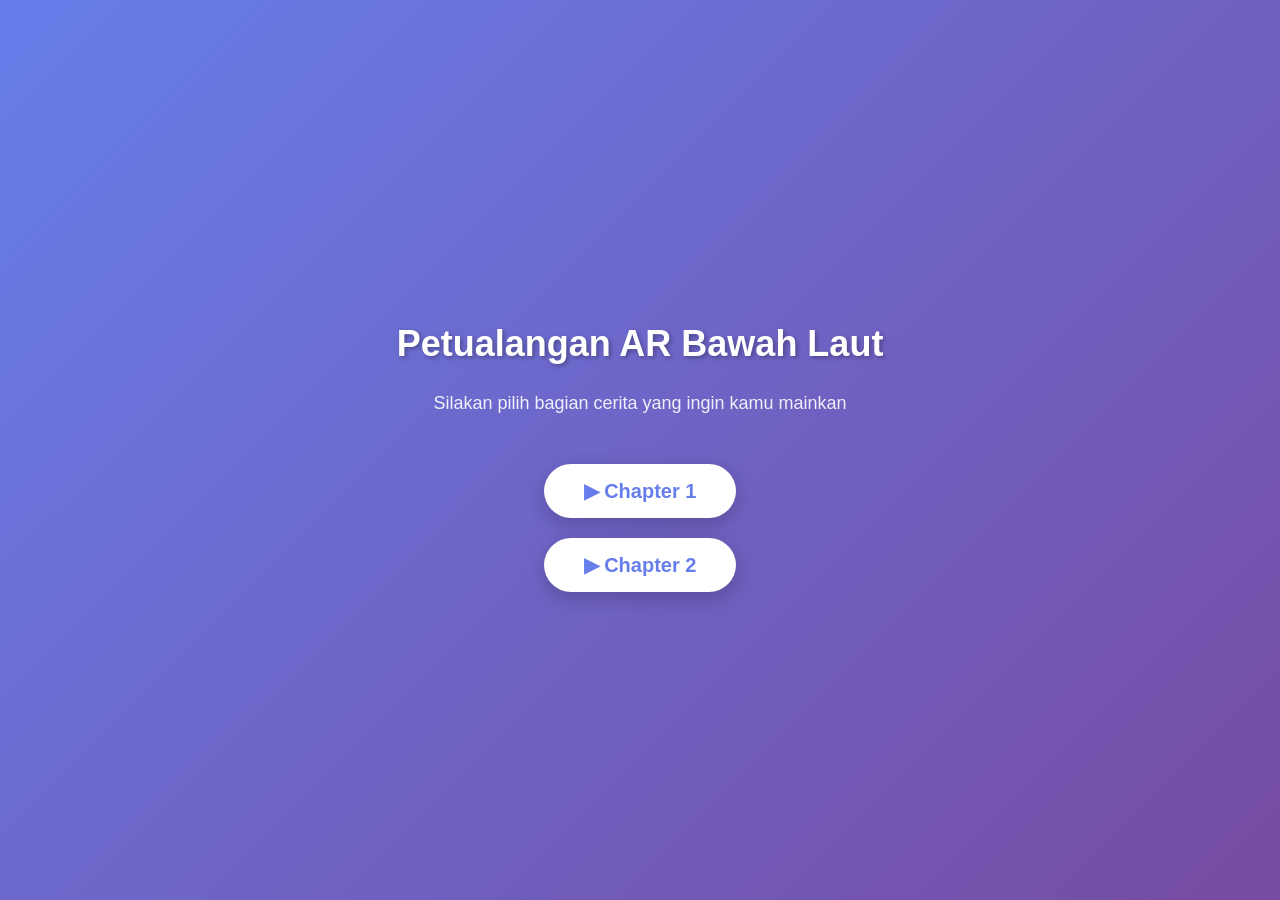
==== index.html @ 4c607cc7 "first commit" ====
﻿<!DOCTYPE html>
<html lang="id">

<head>
    <meta charset="UTF-8">
    <meta name="viewport" content="width=device-width, initial-scale=1.0">
    <meta http-equiv="Cache-Control" content="no-cache, no-store, must-revalidate">
    <meta http-equiv="Pragma" content="no-cache">
    <meta http-equiv="Expires" content="0">
    <title>Halaman Utama - Augmented Reality</title>

    <style>
        body {
            font-family: Arial, sans-serif;
            margin: 0;
            padding: 0;
            display: flex;
            flex-direction: column;
            justify-content: center;
            align-items: center;
            height: 100vh;
            background: linear-gradient(135deg, #667eea 0%, #764ba2 100%);
            color: white;
            text-align: center;
        }

        h1 {
            font-size: 36px;
            margin-bottom: 10px;
            text-shadow: 2px 2px 4px rgba(0, 0, 0, 0.3);
        }

        p {
            font-size: 18px;
            margin-bottom: 40px;
            opacity: 0.9;
        }

        .btn-chapter {
            display: inline-block;
            padding: 15px 40px;
            margin: 10px;
            font-size: 20px;
            font-weight: bold;
            background-color: white;
            color: #667eea;
            text-decoration: none;
            border-radius: 50px;
            box-shadow: 0 6px 20px rgba(0, 0, 0, 0.2);
            transition: all 0.3s ease;
        }

        .btn-chapter:hover {
            transform: scale(1.05);
            box-shadow: 0 8px 25px rgba(0, 0, 0, 0.3);
        }

        .btn-disabled {
            background-color: rgba(255, 255, 255, 0.3);
            color: rgba(255, 255, 255, 0.7);
            cursor: not-allowed;
            box-shadow: none;
        }

        .btn-disabled:hover {
            transform: none;
        }
    </style>
</head>

<body>
    <h1>Petualangan AR Bawah Laut</h1>
    <p>Silakan pilih bagian cerita yang ingin kamu mainkan</p>

    <a href="chapter1.html" class="btn-chapter">▶ Chapter 1</a>

    <a href="chapter2.html" class="btn-chapter">▶ Chapter 2 </a>
</body>

</html>
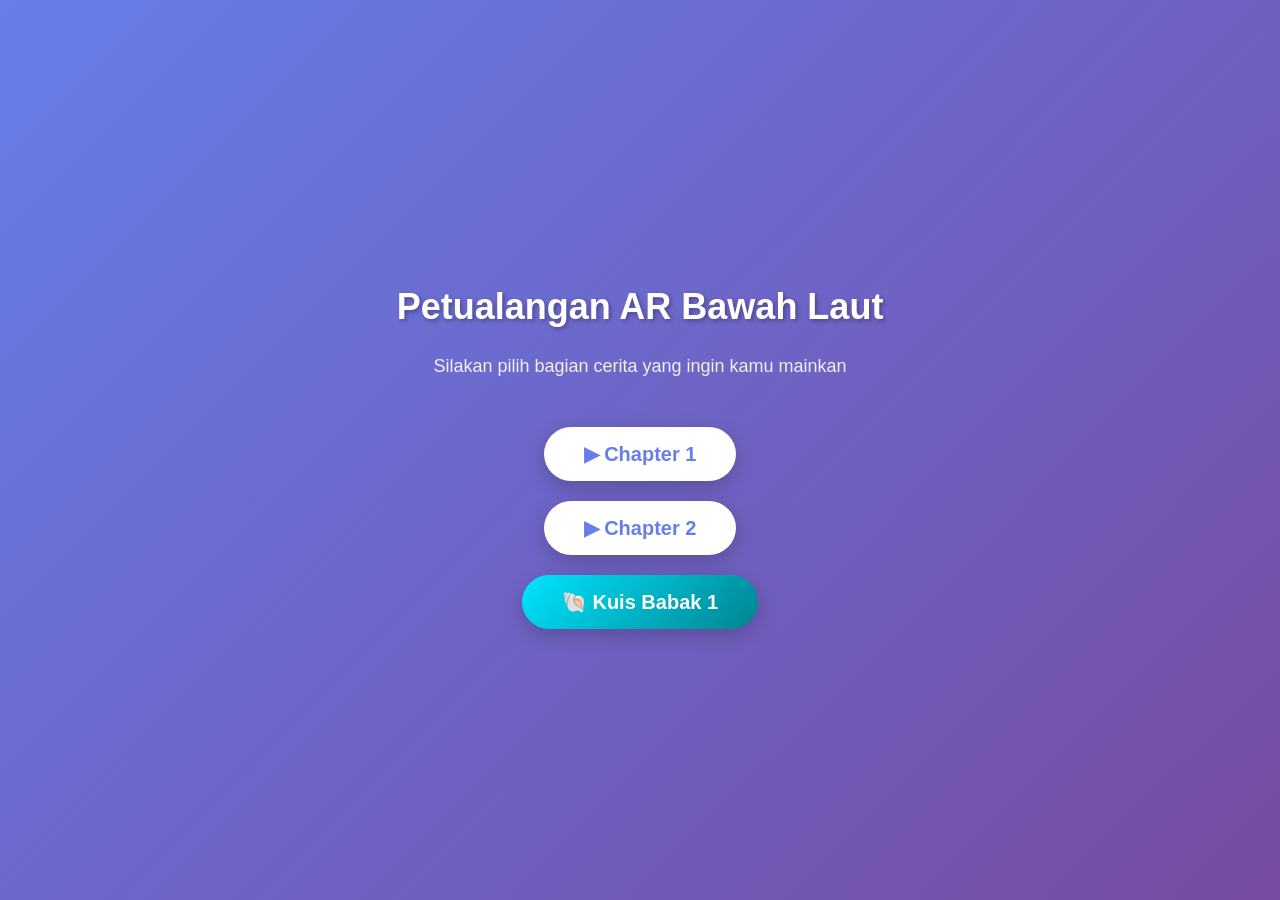
==== commit 5c7ba3f7: "feat: tambahkan fitur kuis interaktif dengan sinkronisasi video ganda, chromakey magenta, dan naviga" ====
--- a/index.html
+++ b/index.html
@@ -1,4 +1,4 @@
-﻿<!DOCTYPE html>
+<!DOCTYPE html>
 <html lang="id">
 
 <head>
@@ -74,7 +74,9 @@
 
     <a href="chapter1.html" class="btn-chapter">▶ Chapter 1</a>
 
-    <a href="chapter2.html" class="btn-chapter">▶ Chapter 2 </a>
+    <a href="chapter2.html" class="btn-chapter">▶ Chapter 2</a>
+
+    <a href="quiz.html" class="btn-chapter" style="background: linear-gradient(135deg, #00e5ff 0%, #00838f 100%); color: white;">🐚 Kuis Babak 1</a>
 </body>
 
 </html>
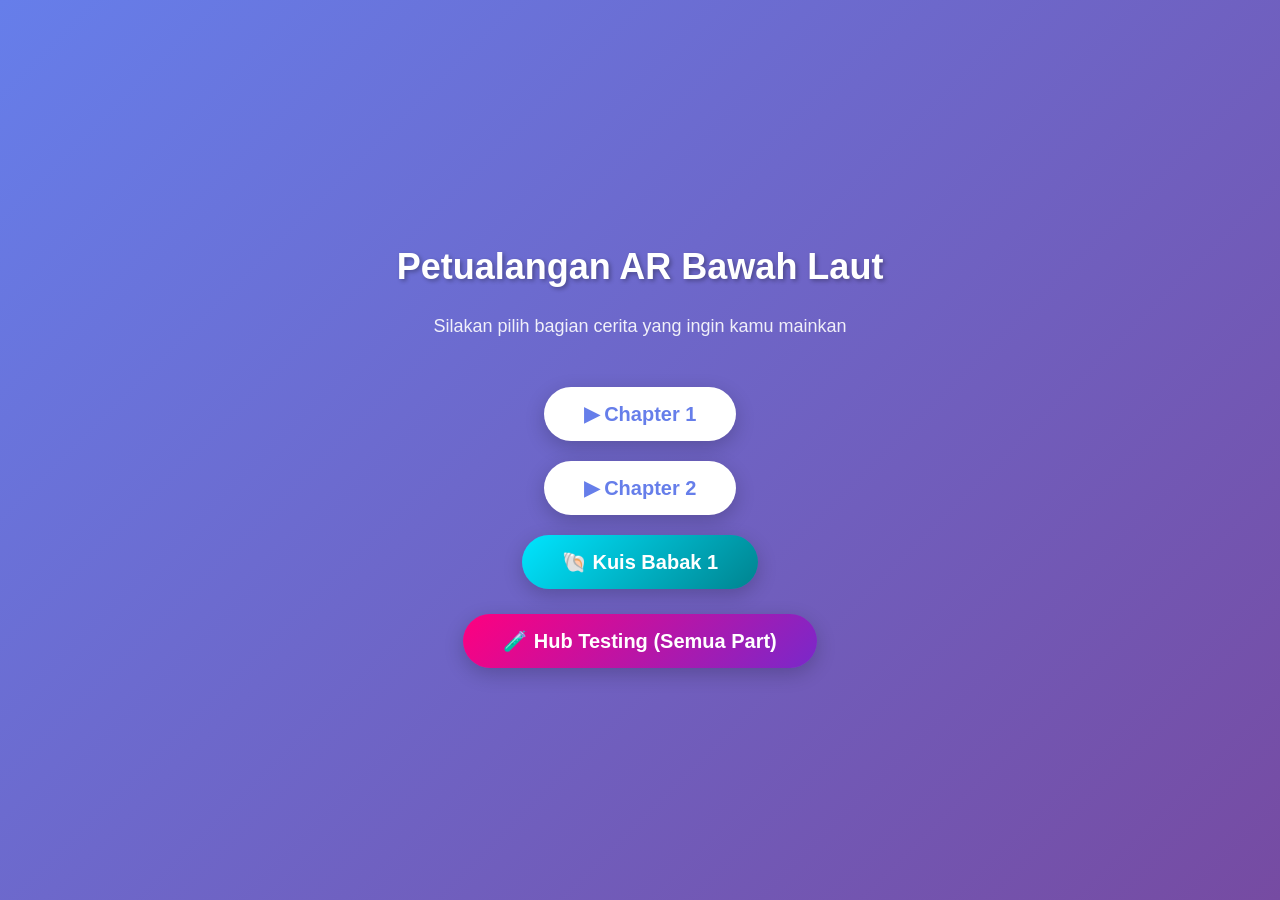
==== commit 2347ad0d: "feat: buat halaman testing dan floating dev toolbar untuk langsung lompat ke part manapun" ====
--- a/index.html
+++ b/index.html
@@ -77,6 +77,8 @@
     <a href="chapter2.html" class="btn-chapter">▶ Chapter 2</a>
 
     <a href="quiz.html" class="btn-chapter" style="background: linear-gradient(135deg, #00e5ff 0%, #00838f 100%); color: white;">🐚 Kuis Babak 1</a>
+
+    <a href="test.html" class="btn-chapter" style="background: linear-gradient(135deg, #ff007f 0%, #7928ca 100%); color: white; margin-top: 15px;">🧪 Hub Testing (Semua Part)</a>
 </body>
 
 </html>
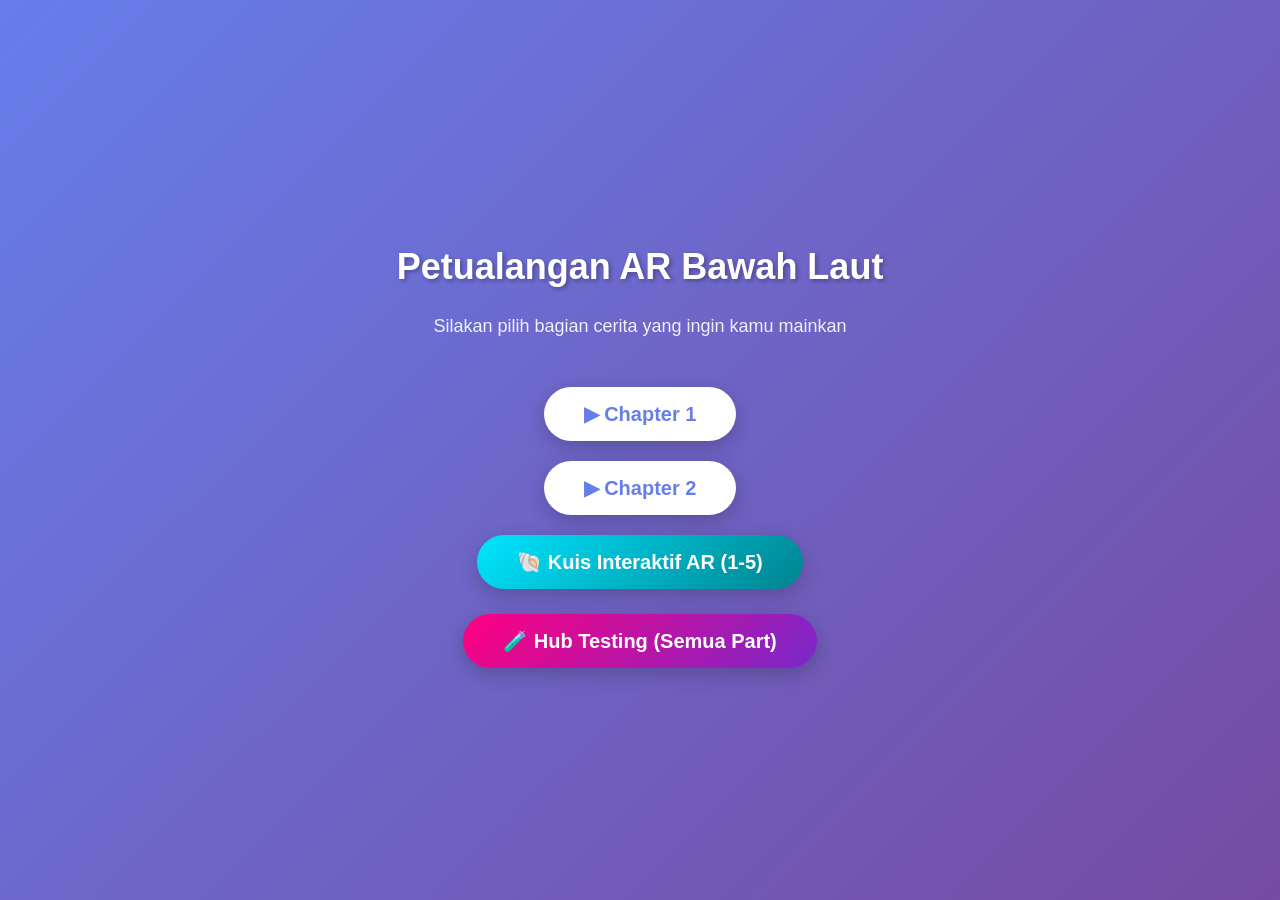
==== commit 48b1b210: "feat(quiz): sesuaikan alur dan fungsionalitas kuis 2, 3, 4, 5 identik dengan kuis 1" ====
--- a/index.html
+++ b/index.html
@@ -76,7 +76,7 @@
 
     <a href="chapter2.html" class="btn-chapter">▶ Chapter 2</a>
 
-    <a href="quiz.html" class="btn-chapter" style="background: linear-gradient(135deg, #00e5ff 0%, #00838f 100%); color: white;">🐚 Kuis Babak 1</a>
+    <a href="quiz.html" class="btn-chapter" style="background: linear-gradient(135deg, #00e5ff 0%, #00838f 100%); color: white;">🐚 Kuis Interaktif AR (1-5)</a>
 
     <a href="test.html" class="btn-chapter" style="background: linear-gradient(135deg, #ff007f 0%, #7928ca 100%); color: white; margin-top: 15px;">🧪 Hub Testing (Semua Part)</a>
 </body>
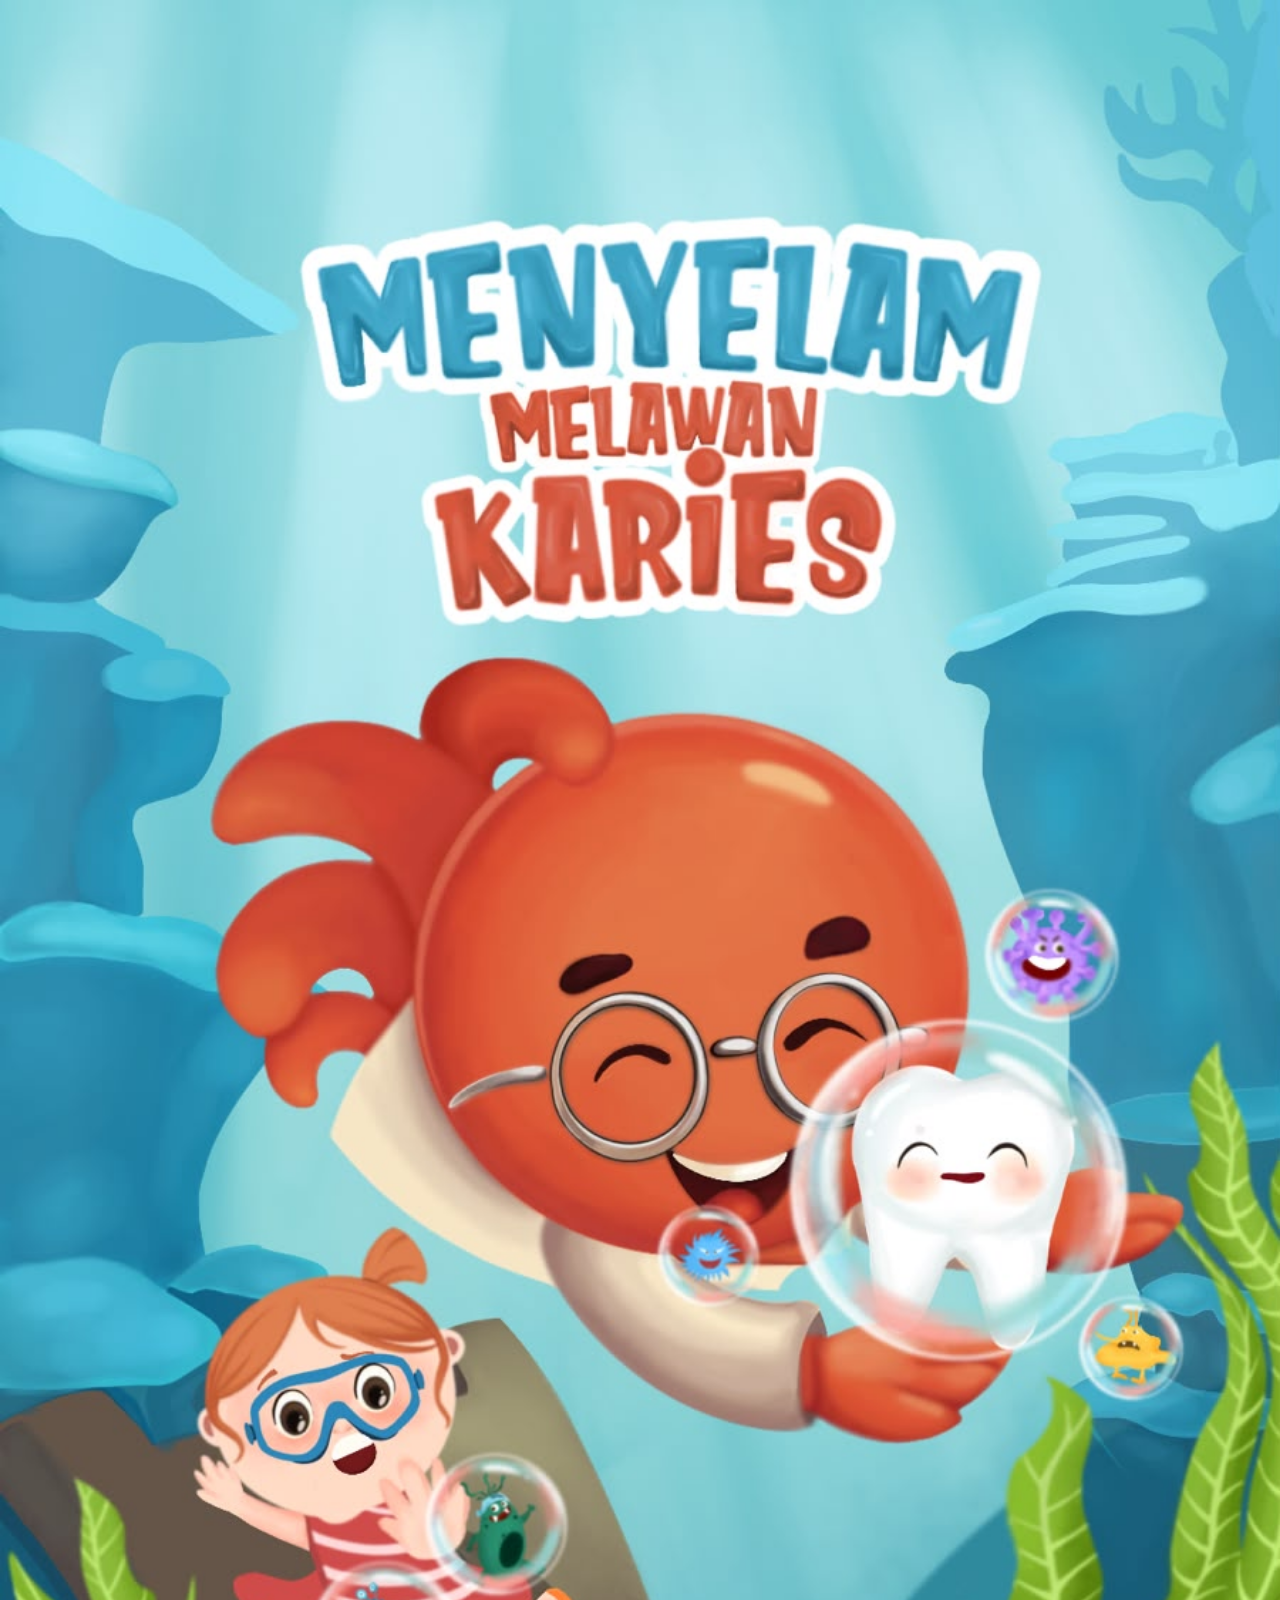
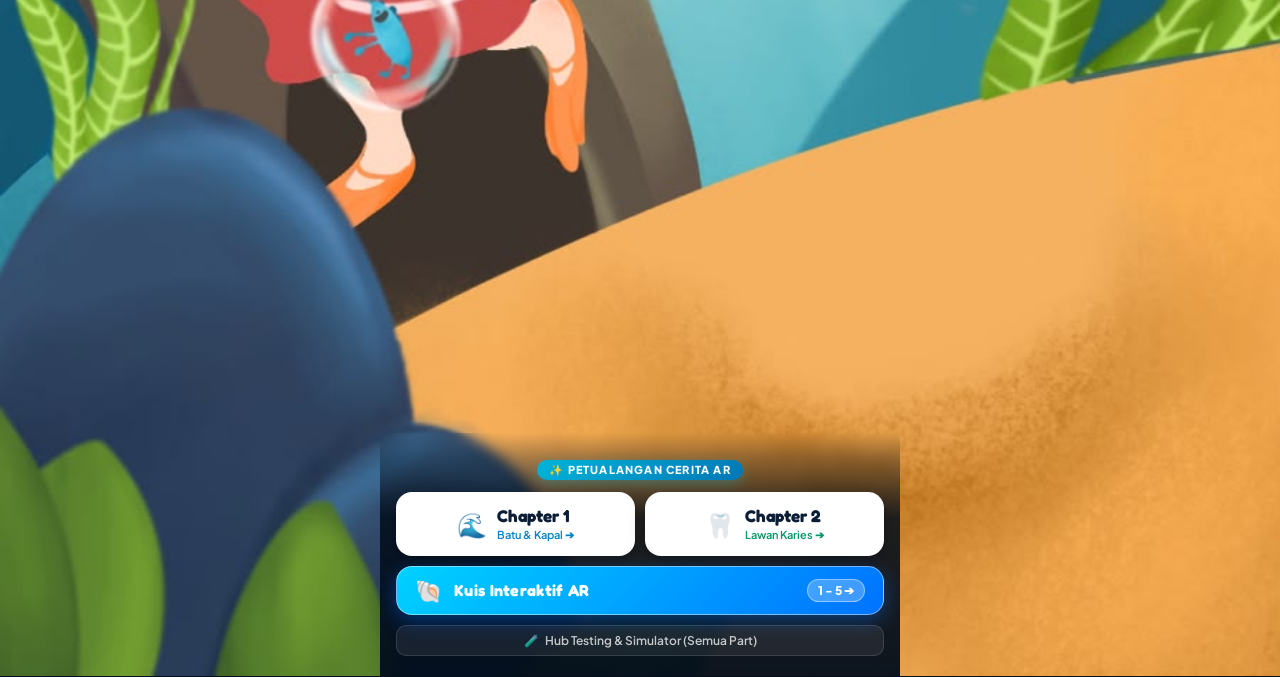
==== commit af7a82df: "Update background menu awal dengan background_early.jpeg" ====
--- a/index.html
+++ b/index.html
@@ -3,82 +3,316 @@
 
 <head>
     <meta charset="UTF-8">
-    <meta name="viewport" content="width=device-width, initial-scale=1.0">
+    <meta name="viewport" content="width=device-width, initial-scale=1.0, maximum-scale=5.0, user-scalable=yes">
     <meta http-equiv="Cache-Control" content="no-cache, no-store, must-revalidate">
     <meta http-equiv="Pragma" content="no-cache">
     <meta http-equiv="Expires" content="0">
-    <title>Halaman Utama - Augmented Reality</title>
+    <title>Menyelam Melawan Karies - Petualangan AR Bawah Laut</title>
+
+    <!-- Google Fonts -->
+    <link rel="preconnect" href="https://fonts.googleapis.com">
+    <link rel="preconnect" href="https://fonts.gstatic.com" crossorigin>
+    <link href="https://fonts.googleapis.com/css2?family=Plus+Jakarta+Sans:wght@600;700;800&family=Fredoka:wght@600;700&display=swap" rel="stylesheet">
 
     <style>
-        body {
-            font-family: Arial, sans-serif;
+        :root {
+            --primary-blue: #0284c7;
+            --primary-cyan: #06b6d4;
+            --accent-glow: rgba(6, 182, 212, 0.5);
+        }
+
+        * {
+            box-sizing: border-box;
             margin: 0;
             padding: 0;
+            -webkit-tap-highlight-color: transparent;
+        }
+
+        /* Allow vertical and horizontal scrolling */
+        html {
+            min-height: 100%;
+            overflow: auto;
+            scroll-behavior: smooth;
+            background-color: #040d1a;
+        }
+
+        body {
+            font-family: 'Plus Jakarta Sans', -apple-system, BlinkMacSystemFont, "Segoe UI", Roboto, sans-serif;
+            margin: 0;
+            padding: 0;
+            min-height: 100%;
+            display: flex;
+            justify-content: center;
+            align-items: flex-start;
+            background: #040d1a;
+            color: #ffffff;
+            overflow: auto;
+        }
+
+        /* Full Background Canvas - Strictly follows 900x1600 image without any crop or white space */
+        .main-container {
+            position: relative;
+            z-index: 1;
+            /* Proportional expansion to guarantee 100% full background and zero cropping */
+            width: max(100vw, calc(100vh * 900 / 1600));
+            height: max(100vh, calc(100vw * 1600 / 900));
+            width: max(100vw, calc(100dvh * 900 / 1600));
+            height: max(100dvh, calc(100vw * 1600 / 900));
+            aspect-ratio: 900 / 1600;
+            background-image: url('./background_early.jpeg');
+            background-size: 100% 100%;
+            background-repeat: no-repeat;
+            background-position: center top;
             display: flex;
             flex-direction: column;
+            justify-content: flex-end;
+            box-sizing: border-box;
+            margin: 0 auto;
+        }
+
+        /* Screen reader only */
+        .sr-only {
+            position: absolute;
+            width: 1px;
+            height: 1px;
+            padding: 0;
+            margin: -1px;
+            overflow: hidden;
+            clip: rect(0, 0, 0, 0);
+            white-space: nowrap;
+            border-width: 0;
+        }
+
+        /* Bottom menu section covering ONLY the sandy seabed area */
+        .menu-section {
+            width: 100%;
+            max-width: 520px;
+            margin: 0 auto;
+            background: linear-gradient(to top, 
+                rgba(3, 14, 28, 0.96) 0%, 
+                rgba(3, 14, 28, 0.86) 65%, 
+                rgba(3, 14, 28, 0.3) 90%, 
+                transparent 100%);
+            padding: 24px 16px max(20px, env(safe-area-inset-bottom, 20px));
+            display: flex;
+            flex-direction: column;
+            gap: 10px;
+            box-sizing: border-box;
+            backdrop-filter: blur(6px);
+            -webkit-backdrop-filter: blur(6px);
+        }
+
+        .menu-header {
+            text-align: center;
+            margin-bottom: 2px;
+        }
+
+        .menu-badge {
+            display: inline-flex;
+            align-items: center;
+            gap: 5px;
+            background: linear-gradient(135deg, #00b4d8 0%, #0077b6 100%);
+            color: #ffffff;
+            font-size: 11px;
+            font-weight: 800;
+            letter-spacing: 1.2px;
+            padding: 3px 12px;
+            border-radius: 20px;
+            text-transform: uppercase;
+            box-shadow: 0 4px 12px rgba(0, 180, 216, 0.3);
+        }
+
+        /* 2-Column Grid for Chapters 1 & 2 */
+        .chapters-row {
+            display: grid;
+            grid-template-columns: 1fr 1fr;
+            gap: 10px;
+        }
+
+        /* Base button styling */
+        .btn-chapter {
+            display: flex;
+            align-items: center;
             justify-content: center;
+            text-decoration: none;
+            padding: 12px 14px;
+            border-radius: 16px;
+            transition: all 0.22s cubic-bezier(0.2, 0.8, 0.2, 1);
+            position: relative;
+            overflow: hidden;
+            box-shadow: 0 6px 16px rgba(0, 0, 0, 0.3);
+            user-select: none;
+            cursor: pointer;
+        }
+
+        .btn-chapter:hover {
+            transform: translateY(-2px);
+            box-shadow: 0 8px 22px rgba(0, 0, 0, 0.4);
+        }
+
+        .btn-chapter:active {
+            transform: scale(0.97);
+        }
+
+        /* Chapter Buttons - Clean, high contrast */
+        .btn-ch {
+            background: #ffffff;
+            color: #0b1e36;
+            border: 2px solid rgba(255, 255, 255, 0.95);
+            gap: 10px;
+        }
+
+        .btn-ch1:hover {
+            border-color: #00b4d8;
+            box-shadow: 0 8px 24px rgba(0, 180, 216, 0.4);
+        }
+
+        .btn-ch2:hover {
+            border-color: #10b981;
+            box-shadow: 0 8px 24px rgba(16, 185, 129, 0.4);
+        }
+
+        .btn-ch .btn-icon {
+            font-size: 24px;
+            line-height: 1;
+        }
+
+        .btn-ch .btn-text-wrap {
+            display: flex;
+            flex-direction: column;
+            text-align: left;
+        }
+
+        .btn-ch .btn-main-title {
+            font-family: 'Fredoka', 'Plus Jakarta Sans', sans-serif;
+            font-size: 17px;
+            font-weight: 700;
+            line-height: 1.15;
+            color: #0b1e36;
+        }
+
+        .btn-ch .btn-sub-label {
+            font-size: 11px;
+            font-weight: 600;
+            color: #0284c7;
+            margin-top: 2px;
+        }
+
+        .btn-ch2 .btn-sub-label {
+            color: #059669;
+        }
+
+        /* Quiz Button - Vibrant Aqua Ribbon */
+        .btn-quiz {
+            background: linear-gradient(135deg, #00d2ff 0%, #0072ff 100%);
+            color: #ffffff;
+            border: 1.5px solid rgba(255, 255, 255, 0.45);
+            box-shadow: 0 6px 20px rgba(0, 114, 255, 0.4);
+            justify-content: space-between;
+            padding: 12px 18px;
+        }
+
+        .btn-quiz:hover {
+            box-shadow: 0 8px 26px rgba(0, 210, 255, 0.6);
+        }
+
+        .btn-quiz-left {
+            display: flex;
             align-items: center;
-            height: 100vh;
-            background: linear-gradient(135deg, #667eea 0%, #764ba2 100%);
-            color: white;
-            text-align: center;
-        }
-
-        h1 {
-            font-size: 36px;
-            margin-bottom: 10px;
-            text-shadow: 2px 2px 4px rgba(0, 0, 0, 0.3);
-        }
-
-        p {
-            font-size: 18px;
-            margin-bottom: 40px;
-            opacity: 0.9;
-        }
-
-        .btn-chapter {
-            display: inline-block;
-            padding: 15px 40px;
-            margin: 10px;
-            font-size: 20px;
-            font-weight: bold;
-            background-color: white;
-            color: #667eea;
+            gap: 12px;
+        }
+
+        .btn-quiz-icon {
+            font-size: 22px;
+            line-height: 1;
+        }
+
+        .btn-quiz-title {
+            font-family: 'Fredoka', 'Plus Jakarta Sans', sans-serif;
+            font-size: 16px;
+            font-weight: 700;
+            letter-spacing: 0.3px;
+        }
+
+        .btn-quiz-badge {
+            background: rgba(255, 255, 255, 0.25);
+            padding: 3px 10px;
+            border-radius: 20px;
+            font-size: 12px;
+            font-weight: 800;
+            border: 1px solid rgba(255, 255, 255, 0.4);
+        }
+
+        /* Testing Hub Link - Low profile dev utility */
+        .btn-test {
+            display: flex;
+            align-items: center;
+            justify-content: center;
+            gap: 6px;
             text-decoration: none;
-            border-radius: 50px;
-            box-shadow: 0 6px 20px rgba(0, 0, 0, 0.2);
-            transition: all 0.3s ease;
-        }
-
-        .btn-chapter:hover {
-            transform: scale(1.05);
-            box-shadow: 0 8px 25px rgba(0, 0, 0, 0.3);
-        }
-
-        .btn-disabled {
-            background-color: rgba(255, 255, 255, 0.3);
-            color: rgba(255, 255, 255, 0.7);
-            cursor: not-allowed;
-            box-shadow: none;
-        }
-
-        .btn-disabled:hover {
-            transform: none;
+            color: rgba(255, 255, 255, 0.75);
+            font-size: 12px;
+            font-weight: 600;
+            padding: 7px 12px;
+            border-radius: 10px;
+            background: rgba(255, 255, 255, 0.08);
+            border: 1px solid rgba(255, 255, 255, 0.12);
+            transition: all 0.2s ease;
+        }
+
+        .btn-test:hover {
+            color: #ffffff;
+            background: rgba(255, 255, 255, 0.16);
+            border-color: rgba(255, 255, 255, 0.25);
         }
     </style>
 </head>
 
 <body>
-    <h1>Petualangan AR Bawah Laut</h1>
-    <p>Silakan pilih bagian cerita yang ingin kamu mainkan</p>
-
-    <a href="chapter1.html" class="btn-chapter">▶ Chapter 1</a>
-
-    <a href="chapter2.html" class="btn-chapter">▶ Chapter 2</a>
-
-    <a href="quiz.html" class="btn-chapter" style="background: linear-gradient(135deg, #00e5ff 0%, #00838f 100%); color: white;">🐚 Kuis Interaktif AR (1-5)</a>
-
-    <a href="test.html" class="btn-chapter" style="background: linear-gradient(135deg, #ff007f 0%, #7928ca 100%); color: white; margin-top: 15px;">🧪 Hub Testing (Semua Part)</a>
+    <!-- Main Portrait Canvas -->
+    <main class="main-container">
+        <h1 class="sr-only">Menyelam Melawan Karies - Petualangan AR Bawah Laut</h1>
+
+        <!-- Bottom Action Menu -->
+        <section class="menu-section">
+            <div class="menu-header">
+                <span class="menu-badge">✨ Petualangan Cerita AR</span>
+            </div>
+
+            <!-- Chapter 1 & Chapter 2 side-by-side -->
+            <div class="chapters-row">
+                <a href="chapter1.html" class="btn-chapter btn-ch btn-ch1" id="btnChapter1">
+                    <span class="btn-icon">🌊</span>
+                    <div class="btn-text-wrap">
+                        <span class="btn-main-title">Chapter 1</span>
+                        <span class="btn-sub-label">Batu & Kapal ➔</span>
+                    </div>
+                </a>
+
+                <a href="chapter2.html" class="btn-chapter btn-ch btn-ch2" id="btnChapter2">
+                    <span class="btn-icon">🦷</span>
+                    <div class="btn-text-wrap">
+                        <span class="btn-main-title">Chapter 2</span>
+                        <span class="btn-sub-label">Lawan Karies ➔</span>
+                    </div>
+                </a>
+            </div>
+
+            <!-- Kuis Interaktif Button -->
+            <a href="quiz.html" class="btn-chapter btn-quiz" id="btnQuiz">
+                <div class="btn-quiz-left">
+                    <span class="btn-quiz-icon">🐚</span>
+                    <span class="btn-quiz-title">Kuis Interaktif AR</span>
+                </div>
+                <span class="btn-quiz-badge">1 - 5 ➔</span>
+            </a>
+
+            <!-- Developer Testing Hub Button -->
+            <a href="test.html" class="btn-test" id="btnTestHub">
+                <span>🧪</span> Hub Testing & Simulator (Semua Part)
+            </a>
+        </section>
+    </main>
 </body>
 
 </html>
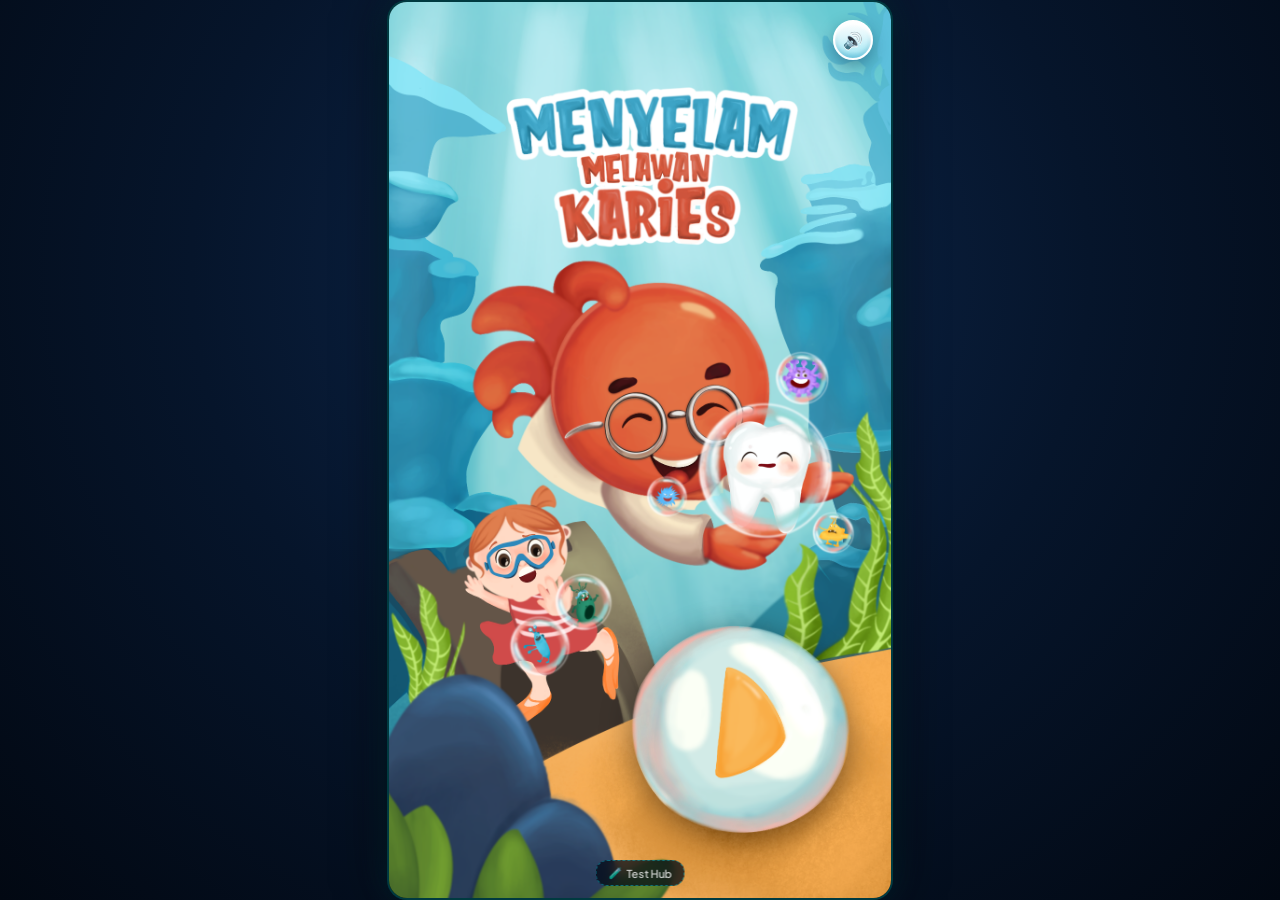
==== commit fcd86b55: "selesai mengganti tampilan title screen dan main menu" ====
--- a/index.html
+++ b/index.html
@@ -12,13 +12,16 @@
     <!-- Google Fonts -->
     <link rel="preconnect" href="https://fonts.googleapis.com">
     <link rel="preconnect" href="https://fonts.gstatic.com" crossorigin>
-    <link href="https://fonts.googleapis.com/css2?family=Plus+Jakarta+Sans:wght@600;700;800&family=Fredoka:wght@600;700&display=swap" rel="stylesheet">
+    <link
+        href="https://fonts.googleapis.com/css2?family=Plus+Jakarta+Sans:wght@600;700;800&family=Fredoka:wght@600;700&display=swap"
+        rel="stylesheet">
 
     <style>
         :root {
-            --primary-blue: #0284c7;
-            --primary-cyan: #06b6d4;
-            --accent-glow: rgba(6, 182, 212, 0.5);
+            --bg-deep: #040d1a;
+            --accent-cyan: #00e5ff;
+            --accent-glow: rgba(0, 229, 255, 0.4);
+            --primary-orange: #ff9800;
         }
 
         * {
@@ -28,291 +31,612 @@
             -webkit-tap-highlight-color: transparent;
         }
 
-        /* Allow vertical and horizontal scrolling */
-        html {
-            min-height: 100%;
-            overflow: auto;
-            scroll-behavior: smooth;
-            background-color: #040d1a;
-        }
-
+        html,
         body {
+            width: 100%;
+            height: 100%;
+            overflow: hidden;
+            background-color: var(--bg-deep);
             font-family: 'Plus Jakarta Sans', -apple-system, BlinkMacSystemFont, "Segoe UI", Roboto, sans-serif;
-            margin: 0;
-            padding: 0;
-            min-height: 100%;
+            color: #ffffff;
             display: flex;
             justify-content: center;
-            align-items: flex-start;
-            background: #040d1a;
-            color: #ffffff;
-            overflow: auto;
-        }
-
-        /* Full Background Canvas - Strictly follows 900x1600 image without any crop or white space */
-        .main-container {
+            align-items: center;
+            user-select: none;
+        }
+
+        /* Ambient Underwater Background Particle Effect */
+        .ambient-bg {
+            position: fixed;
+            inset: 0;
+            z-index: 0;
+            background: radial-gradient(circle at 50% 30%, #0d274d 0%, #06152b 50%, #020812 100%);
+            overflow: hidden;
+            pointer-events: none;
+        }
+
+        /* 9:16 Aspect Ratio Main Stage */
+        .game-stage {
             position: relative;
-            z-index: 1;
-            /* Proportional expansion to guarantee 100% full background and zero cropping */
-            width: max(100vw, calc(100vh * 900 / 1600));
-            height: max(100vh, calc(100vw * 1600 / 900));
-            width: max(100vw, calc(100dvh * 900 / 1600));
-            height: max(100dvh, calc(100vw * 1600 / 900));
-            aspect-ratio: 900 / 1600;
-            background-image: url('./background_early.jpeg');
-            background-size: 100% 100%;
+            z-index: 10;
+            width: min(100vw, calc(100dvh * 9 / 16));
+            height: min(100dvh, calc(100vw * 16 / 9));
+            aspect-ratio: 9 / 16;
+            max-height: 100dvh;
+            max-width: 100vw;
+            box-shadow: 0 0 50px rgba(0, 0, 0, 0.8), 0 0 30px rgba(0, 180, 216, 0.2);
+            overflow: hidden;
+            background: #000;
+            border-radius: 0;
+        }
+
+        @media (min-width: 600px) and (min-height: 700px) {
+            .game-stage {
+                border-radius: 20px;
+                border: 2px solid rgba(0, 229, 255, 0.25);
+            }
+        }
+
+        /* Common Screen Overlay Base */
+        .screen-view {
+            position: absolute;
+            inset: 0;
+            width: 100%;
+            height: 100%;
+            background-size: cover;
+            background-position: center;
             background-repeat: no-repeat;
-            background-position: center top;
-            display: flex;
-            flex-direction: column;
-            justify-content: flex-end;
-            box-sizing: border-box;
-            margin: 0 auto;
-        }
-
-        /* Screen reader only */
-        .sr-only {
+            transition: opacity 0.5s cubic-bezier(0.4, 0, 0.2, 1), transform 0.5s cubic-bezier(0.4, 0, 0.2, 1);
+        }
+
+        /* ==========================================================================
+           1. TITLE SCREEN
+           ========================================================================== */
+        #titleScreen {
+            background-image: url('./addon-image/main-menu/title-screen.PNG');
+            z-index: 20;
+            opacity: 1;
+            transform: scale(1);
+            pointer-events: auto;
+        }
+
+        #titleScreen.hidden {
+            opacity: 0;
+            transform: scale(1.05);
+            pointer-events: none;
+        }
+
+        /* Pulsing Heartbeat Play Button */
+        .play-button-wrap {
             position: absolute;
-            width: 1px;
-            height: 1px;
-            padding: 0;
-            margin: -1px;
-            overflow: hidden;
-            clip: rect(0, 0, 0, 0);
-            white-space: nowrap;
-            border-width: 0;
-        }
-
-        /* Bottom menu section covering ONLY the sandy seabed area */
-        .menu-section {
-            width: 100%;
-            max-width: 520px;
-            margin: 0 auto;
-            background: linear-gradient(to top, 
-                rgba(3, 14, 28, 0.96) 0%, 
-                rgba(3, 14, 28, 0.86) 65%, 
-                rgba(3, 14, 28, 0.3) 90%, 
-                transparent 100%);
-            padding: 24px 16px max(20px, env(safe-area-inset-bottom, 20px));
-            display: flex;
-            flex-direction: column;
-            gap: 10px;
-            box-sizing: border-box;
-            backdrop-filter: blur(6px);
-            -webkit-backdrop-filter: blur(6px);
-        }
-
-        .menu-header {
-            text-align: center;
-            margin-bottom: 2px;
-        }
-
-        .menu-badge {
-            display: inline-flex;
-            align-items: center;
-            gap: 5px;
-            background: linear-gradient(135deg, #00b4d8 0%, #0077b6 100%);
-            color: #ffffff;
-            font-size: 11px;
-            font-weight: 800;
-            letter-spacing: 1.2px;
-            padding: 3px 12px;
-            border-radius: 20px;
-            text-transform: uppercase;
-            box-shadow: 0 4px 12px rgba(0, 180, 216, 0.3);
-        }
-
-        /* 2-Column Grid for Chapters 1 & 2 */
-        .chapters-row {
-            display: grid;
-            grid-template-columns: 1fr 1fr;
-            gap: 10px;
-        }
-
-        /* Base button styling */
-        .btn-chapter {
+            left: 47.59%;
+            top: 69.48%;
+            width: 50.28%;
             display: flex;
             align-items: center;
             justify-content: center;
+            cursor: pointer;
+            z-index: 30;
+            touch-action: manipulation;
+        }
+
+        .play-button-img {
+            width: 100%;
+            height: auto;
+            display: block;
+            transform-origin: center center;
+            animation: heartbeatPulse 1.8s infinite ease-in-out;
+            filter: drop-shadow(0 6px 16px rgba(0, 0, 0, 0.45));
+            transition: filter 0.25s ease;
+        }
+
+        /* Motion Frame / Heartbeat Keyframe Animation */
+        @keyframes heartbeatPulse {
+            0% {
+                transform: scale(1);
+            }
+
+            14% {
+                transform: scale(1.10);
+                filter: drop-shadow(0 0 22px rgba(255, 255, 255, 0.85)) drop-shadow(0 10px 28px rgba(0, 0, 0, 0.5));
+            }
+
+            28% {
+                transform: scale(0.97);
+            }
+
+            42% {
+                transform: scale(1.08);
+                filter: drop-shadow(0 0 16px rgba(255, 255, 255, 0.65)) drop-shadow(0 8px 22px rgba(0, 0, 0, 0.4));
+            }
+
+            70% {
+                transform: scale(1);
+                filter: drop-shadow(0 6px 16px rgba(0, 0, 0, 0.45));
+            }
+
+            100% {
+                transform: scale(1);
+            }
+        }
+
+        .play-button-wrap:hover .play-button-img {
+            animation-play-state: paused;
+            transform: scale(1.12);
+            filter: drop-shadow(0 0 25px rgba(255, 255, 255, 0.9)) drop-shadow(0 12px 30px rgba(0, 0, 0, 0.6));
+        }
+
+        .play-button-wrap:active .play-button-img {
+            transform: scale(0.92);
+            filter: drop-shadow(0 2px 8px rgba(0, 0, 0, 0.4));
+            transition: transform 0.1s ease;
+        }
+
+        /* Tap hint subtitle below title */
+        .tap-hint {
+            position: absolute;
+            left: 50%;
+            bottom: 3.5%;
+            transform: translateX(-50%);
+            font-size: 13px;
+            font-weight: 700;
+            color: rgba(255, 255, 255, 0.9);
+            background: rgba(0, 0, 0, 0.4);
+            padding: 6px 16px;
+            border-radius: 20px;
+            backdrop-filter: blur(6px);
+            border: 1px solid rgba(255, 255, 255, 0.25);
+            letter-spacing: 0.5px;
+            animation: floatHint 2s infinite ease-in-out;
+            pointer-events: none;
+        }
+
+        @keyframes floatHint {
+
+            0%,
+            100% {
+                transform: translate(-50%, 0);
+                opacity: 0.85;
+            }
+
+            50% {
+                transform: translate(-50%, -4px);
+                opacity: 1;
+            }
+        }
+
+        /* ==========================================================================
+           2. MAIN MENU SCREEN
+           ========================================================================== */
+        #mainMenuScreen {
+            background-image: url('./addon-image/main-menu/main-menu.PNG');
+            z-index: 15;
+            opacity: 0;
+            transform: scale(0.96);
+            pointer-events: none;
+        }
+
+        #mainMenuScreen.active {
+            opacity: 1;
+            transform: scale(1);
+            pointer-events: auto;
+        }
+
+        /* Menu Item Hotspots */
+        .menu-btn {
+            position: absolute;
+            display: block;
+            cursor: pointer;
             text-decoration: none;
-            padding: 12px 14px;
-            border-radius: 16px;
-            transition: all 0.22s cubic-bezier(0.2, 0.8, 0.2, 1);
-            position: relative;
-            overflow: hidden;
-            box-shadow: 0 6px 16px rgba(0, 0, 0, 0.3);
-            user-select: none;
-            cursor: pointer;
-        }
-
-        .btn-chapter:hover {
-            transform: translateY(-2px);
-            box-shadow: 0 8px 22px rgba(0, 0, 0, 0.4);
-        }
-
-        .btn-chapter:active {
-            transform: scale(0.97);
-        }
-
-        /* Chapter Buttons - Clean, high contrast */
-        .btn-ch {
-            background: #ffffff;
-            color: #0b1e36;
-            border: 2px solid rgba(255, 255, 255, 0.95);
-            gap: 10px;
-        }
-
-        .btn-ch1:hover {
-            border-color: #00b4d8;
-            box-shadow: 0 8px 24px rgba(0, 180, 216, 0.4);
-        }
-
-        .btn-ch2:hover {
-            border-color: #10b981;
-            box-shadow: 0 8px 24px rgba(16, 185, 129, 0.4);
-        }
-
-        .btn-ch .btn-icon {
-            font-size: 24px;
-            line-height: 1;
-        }
-
-        .btn-ch .btn-text-wrap {
-            display: flex;
-            flex-direction: column;
-            text-align: left;
-        }
-
-        .btn-ch .btn-main-title {
-            font-family: 'Fredoka', 'Plus Jakarta Sans', sans-serif;
-            font-size: 17px;
-            font-weight: 700;
-            line-height: 1.15;
-            color: #0b1e36;
-        }
-
-        .btn-ch .btn-sub-label {
-            font-size: 11px;
-            font-weight: 600;
-            color: #0284c7;
-            margin-top: 2px;
-        }
-
-        .btn-ch2 .btn-sub-label {
-            color: #059669;
-        }
-
-        /* Quiz Button - Vibrant Aqua Ribbon */
-        .btn-quiz {
-            background: linear-gradient(135deg, #00d2ff 0%, #0072ff 100%);
-            color: #ffffff;
-            border: 1.5px solid rgba(255, 255, 255, 0.45);
-            box-shadow: 0 6px 20px rgba(0, 114, 255, 0.4);
-            justify-content: space-between;
-            padding: 12px 18px;
-        }
-
-        .btn-quiz:hover {
-            box-shadow: 0 8px 26px rgba(0, 210, 255, 0.6);
-        }
-
-        .btn-quiz-left {
-            display: flex;
-            align-items: center;
-            gap: 12px;
-        }
-
-        .btn-quiz-icon {
-            font-size: 22px;
-            line-height: 1;
-        }
-
-        .btn-quiz-title {
-            font-family: 'Fredoka', 'Plus Jakarta Sans', sans-serif;
-            font-size: 16px;
-            font-weight: 700;
-            letter-spacing: 0.3px;
-        }
-
-        .btn-quiz-badge {
-            background: rgba(255, 255, 255, 0.25);
-            padding: 3px 10px;
-            border-radius: 20px;
-            font-size: 12px;
-            font-weight: 800;
-            border: 1px solid rgba(255, 255, 255, 0.4);
-        }
-
-        /* Testing Hub Link - Low profile dev utility */
-        .btn-test {
-            display: flex;
+            touch-action: manipulation;
+            transition: transform 0.22s cubic-bezier(0.34, 1.56, 0.64, 1), filter 0.22s ease;
+        }
+
+        .menu-btn-img {
+            width: 100%;
+            height: auto;
+            display: block;
+            filter: drop-shadow(0 6px 14px rgba(0, 0, 0, 0.35));
+            transition: transform 0.2s ease, filter 0.2s ease;
+        }
+
+        .menu-btn:hover .menu-btn-img {
+            transform: scale(1.05);
+            filter: drop-shadow(0 0 16px rgba(255, 255, 255, 0.7)) drop-shadow(0 10px 22px rgba(0, 0, 0, 0.45));
+        }
+
+        .menu-btn:active .menu-btn-img {
+            transform: scale(0.95);
+            filter: drop-shadow(0 2px 6px rgba(0, 0, 0, 0.3));
+        }
+
+        /* Staggered entrance for menu buttons */
+        #mainMenuScreen.active .menu-btn {
+            animation: menuBounceIn 0.55s cubic-bezier(0.34, 1.56, 0.64, 1) both;
+        }
+
+        #mainMenuScreen.active #menuBtn1 {
+            animation-delay: 0.10s;
+        }
+
+        #mainMenuScreen.active #menuBtn2 {
+            animation-delay: 0.20s;
+        }
+
+        #mainMenuScreen.active #menuBtn3 {
+            animation-delay: 0.30s;
+        }
+
+        #mainMenuScreen.active #menuBtn4 {
+            animation-delay: 0.40s;
+        }
+
+        @keyframes menuBounceIn {
+            0% {
+                opacity: 0;
+                transform: translateY(30px) scale(0.9);
+            }
+
+            100% {
+                opacity: 1;
+                transform: translateY(0) scale(1);
+            }
+        }
+
+        /* Precise Coordinate Positioning for Menus 1-4 */
+        #menuBtn1 {
+            left: 20.37%;
+            top: 33.23%;
+            width: 59.35%;
+        }
+
+        #menuBtn2 {
+            left: 20.56%;
+            top: 46.46%;
+            width: 59.35%;
+        }
+
+        #menuBtn3 {
+            left: 20.00%;
+            top: 60.00%;
+            width: 59.35%;
+        }
+
+        #menuBtn4 {
+            left: 20.46%;
+            top: 73.18%;
+            width: 59.35%;
+        }
+
+        /* ==========================================================================
+           3. AQUATIC BUBBLE CONTROLS (Back Button & Sound Toggle)
+           ========================================================================== */
+        .btn-bubble-control {
+            position: absolute;
+            z-index: 60;
+            display: inline-flex;
             align-items: center;
             justify-content: center;
             gap: 6px;
+            padding: 8px 16px;
+            background: linear-gradient(180deg, #ffffff 0%, #def6fb 40%, #b2ebf6 82%, #8cdbef 100%);
+            border: 2.5px solid #ffffff;
+            border-radius: 999px;
+            color: #205882;
+            font-family: 'Fredoka', 'Plus Jakarta Sans', sans-serif;
+            font-size: 13.5px;
+            font-weight: 700;
+            letter-spacing: 0.2px;
+            cursor: pointer;
+            box-shadow: 0 6px 16px rgba(2, 32, 60, 0.35),
+                inset 0 2.5px 3px rgba(255, 255, 255, 0.95),
+                inset 0 -3.5px 4px rgba(70, 165, 195, 0.4);
+            transition: transform 0.22s cubic-bezier(0.34, 1.56, 0.64, 1),
+                filter 0.22s ease,
+                box-shadow 0.22s ease,
+                color 0.2s ease;
+            text-shadow: 0 1px 0 rgba(255, 255, 255, 0.85);
+            touch-action: manipulation;
+            user-select: none;
             text-decoration: none;
+        }
+
+        .btn-bubble-control:hover {
+            transform: scale(1.06);
+            filter: drop-shadow(0 0 14px rgba(255, 255, 255, 0.9)) drop-shadow(0 8px 18px rgba(0, 40, 80, 0.35));
+            color: #124063;
+        }
+
+        .btn-bubble-control:active {
+            transform: scale(0.94);
+            box-shadow: 0 2px 6px rgba(2, 32, 60, 0.4), inset 0 2px 3px rgba(0, 0, 0, 0.15);
+        }
+
+        /* Back to Title Button (Inside Main Menu) */
+        .btn-back-bubble {
+            top: 18px;
+            left: 18px;
+            animation: menuBounceIn 0.5s cubic-bezier(0.34, 1.56, 0.64, 1) both;
+            animation-delay: 0.05s;
+        }
+
+        .btn-back-bubble .bubble-arrow-icon {
+            display: inline-block;
+            transition: transform 0.2s ease;
+        }
+
+        .btn-back-bubble:hover .bubble-arrow-icon {
+            transform: translateX(-3px);
+        }
+
+        /* Sound Toggle Button */
+        .btn-sound-bubble {
+            top: 18px;
+            right: 18px;
+            width: 40px;
+            height: 40px;
+            padding: 0;
+            font-size: 16px;
+        }
+
+        /* Bottom Floating Dev Link */
+        .btn-dev-hub {
+            position: absolute;
+            bottom: 12px;
+            left: 50%;
+            transform: translateX(-50%);
+            z-index: 50;
+            background: rgba(3, 10, 22, 0.75);
+            backdrop-filter: blur(6px);
+            border: 1px dashed rgba(0, 229, 255, 0.4);
             color: rgba(255, 255, 255, 0.75);
-            font-size: 12px;
+            font-size: 11px;
             font-weight: 600;
-            padding: 7px 12px;
-            border-radius: 10px;
-            background: rgba(255, 255, 255, 0.08);
-            border: 1px solid rgba(255, 255, 255, 0.12);
+            padding: 5px 12px;
+            border-radius: 12px;
+            text-decoration: none;
+            display: flex;
+            align-items: center;
+            gap: 4px;
             transition: all 0.2s ease;
         }
 
-        .btn-test:hover {
+        .btn-dev-hub:hover {
+            color: #00e5ff;
+            border-color: #00e5ff;
+            background: rgba(4, 20, 45, 0.9);
+        }
+
+        /* Toast Notification (Untuk Chapter 3 & 4) */
+        .toast-notification {
+            position: absolute;
+            top: 80px;
+            left: 50%;
+            transform: translateX(-50%) translateY(-20px);
+            background: rgba(8, 28, 56, 0.95);
+            backdrop-filter: blur(12px);
+            border: 2px solid #ff9800;
             color: #ffffff;
-            background: rgba(255, 255, 255, 0.16);
-            border-color: rgba(255, 255, 255, 0.25);
+            font-size: 14px;
+            font-weight: 700;
+            padding: 10px 20px;
+            border-radius: 25px;
+            box-shadow: 0 8px 25px rgba(0, 0, 0, 0.6), 0 0 20px rgba(255, 152, 0, 0.4);
+            display: flex;
+            align-items: center;
+            gap: 8px;
+            opacity: 0;
+            pointer-events: none;
+            transition: all 0.3s cubic-bezier(0.34, 1.56, 0.64, 1);
+            z-index: 999;
+        }
+
+        .toast-notification.show {
+            opacity: 1;
+            transform: translateX(-50%) translateY(0);
+        }
+
+        @keyframes fadeIn {
+            from {
+                opacity: 0;
+            }
+
+            to {
+                opacity: 1;
+            }
         }
     </style>
 </head>
 
 <body>
-    <!-- Main Portrait Canvas -->
-    <main class="main-container">
-        <h1 class="sr-only">Menyelam Melawan Karies - Petualangan AR Bawah Laut</h1>
-
-        <!-- Bottom Action Menu -->
-        <section class="menu-section">
-            <div class="menu-header">
-                <span class="menu-badge">✨ Petualangan Cerita AR</span>
+    <!-- Ambient Backdrop -->
+    <div class="ambient-bg"></div>
+
+    <!-- Background Music Player (Autoplay & Looping) -->
+    <audio id="bgmAudio" src="./sounds/main-menu/sound.mp3" preload="auto" loop autoplay></audio>
+
+    <!-- Main 9:16 Game Stage -->
+    <div class="game-stage">
+
+        <!-- Sound Toggle Control (Aquatic Bubble Theme) -->
+        <button class="btn-bubble-control btn-sound-bubble" id="btnSoundToggle" title="Matikan / Nyalakan Musik"
+            aria-label="Musik BGM">
+            <span id="soundIcon">🔊</span>
+        </button>
+
+        <!-- Toast Notification -->
+        <div class="toast-notification" id="toastNotification">
+            <span id="toastIcon">🚧</span>
+            <span id="toastMsg">Chapter segera hadir!</span>
+        </div>
+
+        <!-- ==========================================
+             SCREEN 1: TITLE SCREEN
+             ========================================== -->
+        <section class="screen-view" id="titleScreen">
+            <div class="play-button-wrap" id="btnPlay" role="button" tabindex="0" aria-label="Mulai Petualangan">
+                <img src="./addon-image/main-menu/play-button-crop.png" alt="Tombol Mulai" class="play-button-img"
+                    draggable="false" />
             </div>
-
-            <!-- Chapter 1 & Chapter 2 side-by-side -->
-            <div class="chapters-row">
-                <a href="chapter1.html" class="btn-chapter btn-ch btn-ch1" id="btnChapter1">
-                    <span class="btn-icon">🌊</span>
-                    <div class="btn-text-wrap">
-                        <span class="btn-main-title">Chapter 1</span>
-                        <span class="btn-sub-label">Batu & Kapal ➔</span>
-                    </div>
-                </a>
-
-                <a href="chapter2.html" class="btn-chapter btn-ch btn-ch2" id="btnChapter2">
-                    <span class="btn-icon">🦷</span>
-                    <div class="btn-text-wrap">
-                        <span class="btn-main-title">Chapter 2</span>
-                        <span class="btn-sub-label">Lawan Karies ➔</span>
-                    </div>
-                </a>
-            </div>
-
-            <!-- Kuis Interaktif Button -->
-            <a href="quiz.html" class="btn-chapter btn-quiz" id="btnQuiz">
-                <div class="btn-quiz-left">
-                    <span class="btn-quiz-icon">🐚</span>
-                    <span class="btn-quiz-title">Kuis Interaktif AR</span>
-                </div>
-                <span class="btn-quiz-badge">1 - 5 ➔</span>
+        </section>
+
+        <!-- ==========================================
+             SCREEN 2: MAIN MENU SCREEN
+             ========================================== -->
+        <section class="screen-view" id="mainMenuScreen">
+            <!-- Back to Title Screen (Aquatic Bubble Aesthetic) -->
+            <button class="btn-bubble-control btn-back-bubble" id="btnBackTitle" title="Kembali ke Layar Judul"
+                aria-label="Kembali ke Layar Judul">
+                <svg class="bubble-arrow-icon" width="15" height="15" viewBox="0 0 24 24" fill="currentColor">
+                    <path d="M20 11H7.83l5.59-5.59L12 4l-8 8 8 8 1.41-1.41L7.83 13H20v-2z" />
+                </svg>
+            </button>
+
+            <!-- Menu 1: Apa Penyebab Karies? -> Chapter 1 -->
+            <a href="chapter1.html" class="menu-btn" id="menuBtn1" aria-label="Menu 1: Apa Penyebab Karies?">
+                <img src="./addon-image/main-menu/menu-1-crop.png" alt="Apa Penyebab Karies?" class="menu-btn-img"
+                    draggable="false" />
             </a>
 
-            <!-- Developer Testing Hub Button -->
-            <a href="test.html" class="btn-test" id="btnTestHub">
-                <span>🧪</span> Hub Testing & Simulator (Semua Part)
+            <!-- Menu 2: Bagaimana Karies Terbentuk? -> Chapter 2 -->
+            <a href="chapter2.html" class="menu-btn" id="menuBtn2" aria-label="Menu 2: Bagaimana Karies Terbentuk?">
+                <img src="./addon-image/main-menu/menu-2-crop.png" alt="Bagaimana Karies Terbentuk?"
+                    class="menu-btn-img" draggable="false" />
+            </a>
+
+            <!-- Menu 3: Apa Dampak Karies? -> # (Chapter 3 Placeholder) -->
+            <a href="#" class="menu-btn" id="menuBtn3" aria-label="Menu 3: Apa Dampak Karies?">
+                <img src="./addon-image/main-menu/menu-3-crop.png" alt="Apa Dampak Karies?" class="menu-btn-img"
+                    draggable="false" />
+            </a>
+
+            <!-- Menu 4: Bagaimana Mencegah Karies? -> # (Chapter 4 Placeholder) -->
+            <a href="#" class="menu-btn" id="menuBtn4" aria-label="Menu 4: Bagaimana Mencegah Karies?">
+                <img src="./addon-image/main-menu/menu-4-crop.png" alt="Bagaimana Mencegah Karies?" class="menu-btn-img"
+                    draggable="false" />
             </a>
         </section>
-    </main>
+
+        <!-- Testing Hub Link -->
+        <a href="test.html" class="btn-dev-hub" id="btnDevHub" title="Hub Pengujian Developer">
+            <span>🧪</span> Test Hub
+        </a>
+    </div>
+
+    <!-- Script Controller -->
+    <script>
+        document.addEventListener('DOMContentLoaded', () => {
+            const titleScreen = document.getElementById('titleScreen');
+            const mainMenuScreen = document.getElementById('mainMenuScreen');
+            const btnPlay = document.getElementById('btnPlay');
+            const btnBackTitle = document.getElementById('btnBackTitle');
+            const bgmAudio = document.getElementById('bgmAudio');
+            const btnSoundToggle = document.getElementById('btnSoundToggle');
+            const soundIcon = document.getElementById('soundIcon');
+            const toast = document.getElementById('toastNotification');
+            const toastMsg = document.getElementById('toastMsg');
+
+            let isMuted = false;
+            let audioStarted = false;
+
+            // 1. AUTO-PLAY BGM SAAT HALAMAN DIBUKA / DIRELOAD
+            function playBGM() {
+                if (audioStarted && !bgmAudio.paused) return;
+                bgmAudio.loop = true;
+                bgmAudio.volume = 0.7;
+
+                const playPromise = bgmAudio.play();
+                if (playPromise !== undefined) {
+                    playPromise.then(() => {
+                        audioStarted = true;
+                        console.log('🎵 BGM berhasil diputar otomatis di Title Screen');
+                    }).catch((err) => {
+                        console.log('ℹ️ Browser policy: Menunggu interaksi pertama user untuk memutar audio');
+                        // Fallback: Aktifkan pada interaksi/tap pertama apapun di halaman
+                        const unlockAudio = () => {
+                            bgmAudio.play().then(() => {
+                                audioStarted = true;
+                                console.log('🎵 BGM aktif setelah interaksi pertama');
+                            }).catch(() => { });
+                            ['click', 'touchstart', 'pointerdown', 'keydown'].forEach(evt => {
+                                document.removeEventListener(evt, unlockAudio);
+                            });
+                        };
+                        ['click', 'touchstart', 'pointerdown', 'keydown'].forEach(evt => {
+                            document.addEventListener(evt, unlockAudio, { once: true });
+                        });
+                    });
+                }
+            }
+
+            // Jalankan segera saat script dieksekusi & saat DOM selesai dimuat
+            playBGM();
+            window.addEventListener('load', playBGM, { once: true });
+
+            // 2. TRANSISI LAYAR SAAT TOMBOL PLAY DIKLIK
+            function startExperience() {
+                playBGM();
+                // Smooth Screen Transition
+                titleScreen.classList.add('hidden');
+                setTimeout(() => {
+                    mainMenuScreen.classList.add('active');
+                }, 150);
+            }
+
+            btnPlay.addEventListener('click', startExperience);
+            btnPlay.addEventListener('keydown', (e) => {
+                if (e.key === 'Enter' || e.key === ' ') {
+                    e.preventDefault();
+                    startExperience();
+                }
+            });
+
+            // 2. BACK TO TITLE SCREEN
+            btnBackTitle.addEventListener('click', () => {
+                mainMenuScreen.classList.remove('active');
+                setTimeout(() => {
+                    titleScreen.classList.remove('hidden');
+                }, 150);
+            });
+
+            // 3. SOUND TOGGLE (MUTE / UNMUTE)
+            btnSoundToggle.addEventListener('click', () => {
+                if (!audioStarted) {
+                    bgmAudio.play();
+                    audioStarted = true;
+                }
+                isMuted = !isMuted;
+                bgmAudio.muted = isMuted;
+                soundIcon.textContent = isMuted ? '🔇' : '🔊';
+            });
+
+            // 4. SAFETY LOOPING LISTENER
+            bgmAudio.addEventListener('ended', () => {
+                bgmAudio.currentTime = 0;
+                bgmAudio.play();
+            });
+
+            // 5. TOAST NOTIFICATION UNTUK CHAPTER 3 & 4
+            function showToast(message) {
+                toastMsg.textContent = message;
+                toast.classList.add('show');
+                clearTimeout(toast._timer);
+                toast._timer = setTimeout(() => {
+                    toast.classList.remove('show');
+                }, 2400);
+            }
+
+            document.getElementById('menuBtn3').addEventListener('click', (e) => {
+                e.preventDefault();
+                showToast('🚧 Chapter 3 ("Apa Dampak Karies?") Segera Hadir!');
+            });
+
+            document.getElementById('menuBtn4').addEventListener('click', (e) => {
+                e.preventDefault();
+                showToast('🚧 Chapter 4 ("Bagaimana Mencegah Karies?") Segera Hadir!');
+            });
+        });
+    </script>
 </body>
 
 </html>
